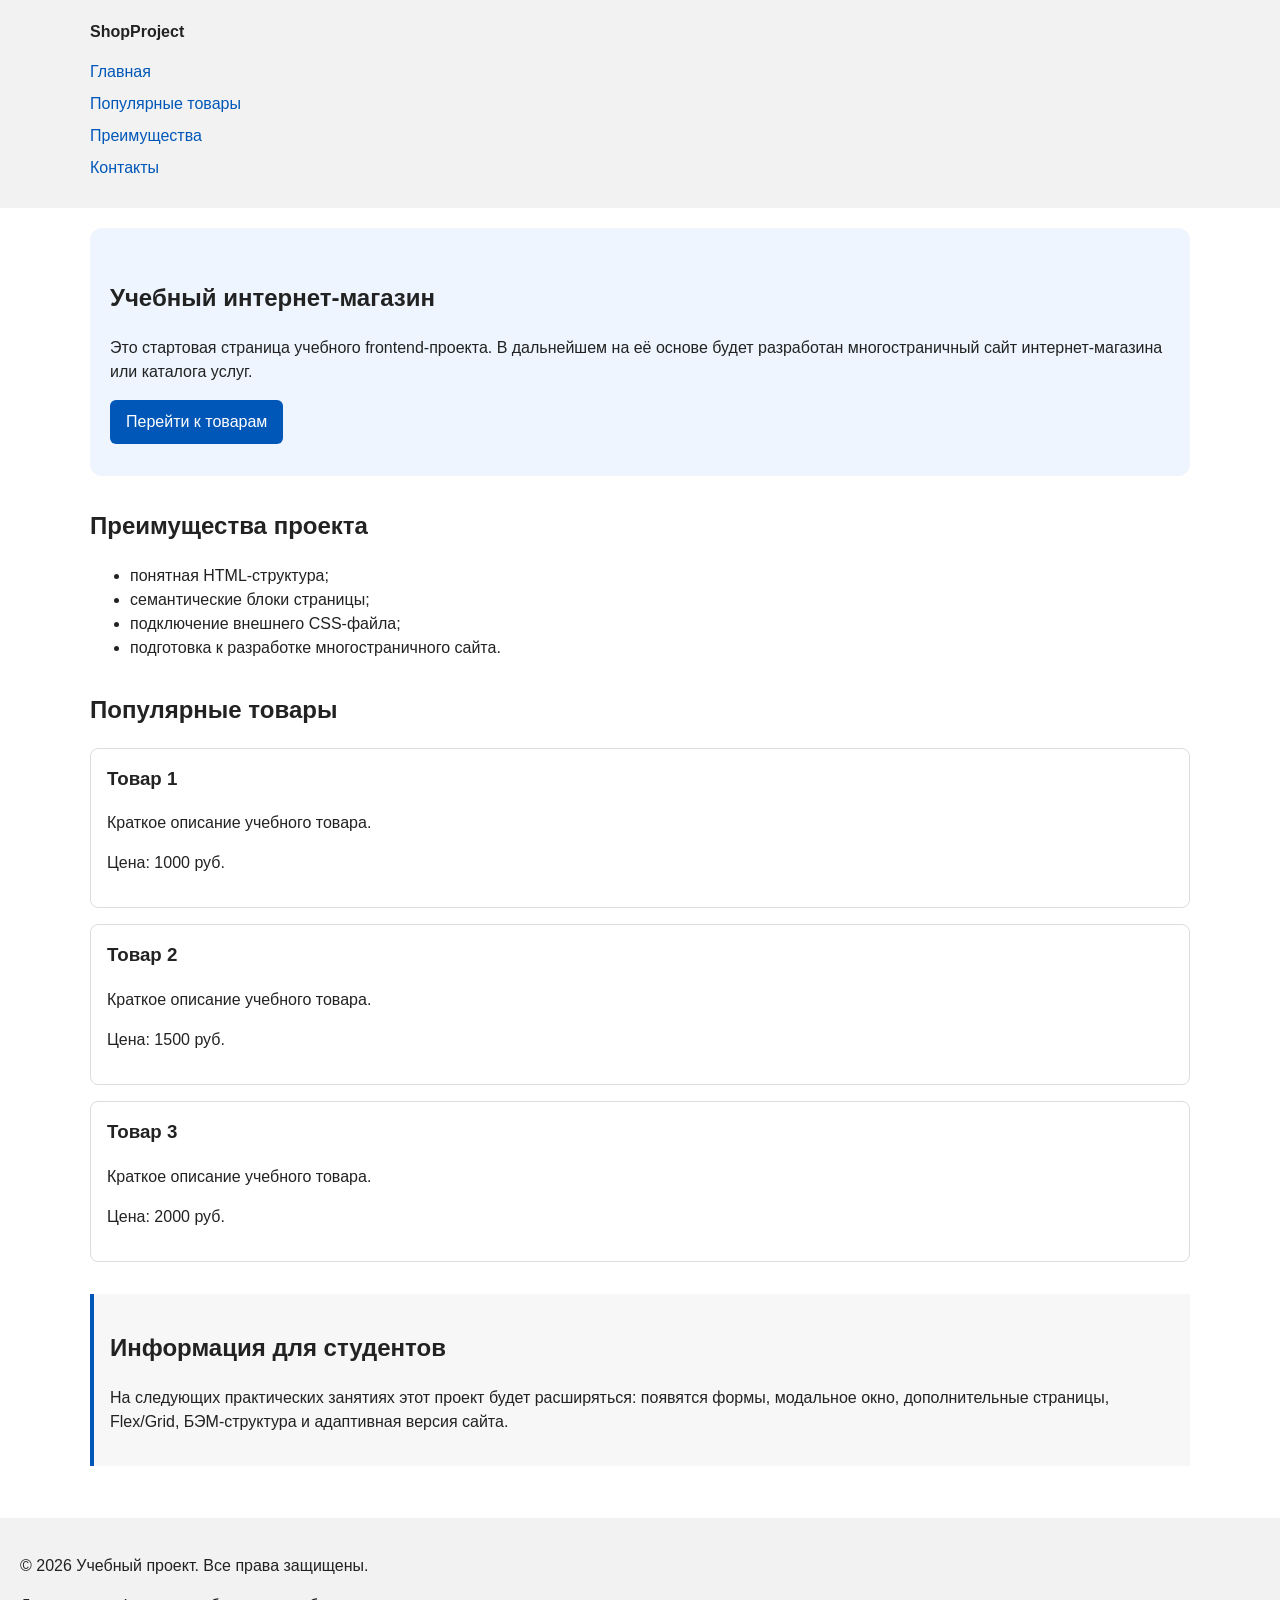
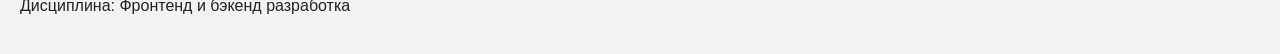
==== index.html @ 8adbb75c "feat: add semantic HTML structure and base CSS styles" ====
<!DOCTYPE html>
<html lang="ru">
<head>
  <meta charset="UTF-8">
  <meta name="viewport" content="width=device-width, initial-scale=1.0">
  <title>Учебный интернет-магазин</title>
  <link rel="stylesheet" href="css/style.css">
</head>
<body>
  <header>
  <div class="site-header">
    <a class="site-logo" href="index.html">ShopProject</a>

    <nav class="site-nav" aria-label="Основная навигация">
      <ul class="site-nav__list">
        <li><a href="index.html">Главная</a></li>
        <li><a href="#popular">Популярные товары</a></li>
        <li><a href="#advantages">Преимущества</a></li>
        <li><a href="#contacts">Контакты</a></li>
      </ul>
    </nav>
  </div>
  </header>

  <main>
    <section class="hero">
    <h1>Учебный интернет-магазин</h1>
    <p>
    Это стартовая страница учебного frontend-проекта.
    В дальнейшем на её основе будет разработан многостраничный сайт
    интернет-магазина или каталога услуг.
    </p>
    <a class="button" href="#popular">Перейти к товарам</a>
  </section>

<section class="section" id="advantages">
  <h2>Преимущества проекта</h2>

  <ul class="advantages-list">
    <li>понятная HTML-структура;</li>
    <li>семантические блоки страницы;</li>
    <li>подключение внешнего CSS-файла;</li>
    <li>подготовка к разработке многостраничного сайта.</li>
  </ul>
</section>
<section class="section" id="popular">
  <h2>Популярные товары</h2>

  <article class="product-card">
    <h3>Товар 1</h3>
    <p>Краткое описание учебного товара.</p>
    <p>Цена: 1000 руб.</p>
  </article>

  <article class="product-card">
    <h3>Товар 2</h3>
    <p>Краткое описание учебного товара.</p>
    <p>Цена: 1500 руб.</p>
  </article>

  <article class="product-card">
    <h3>Товар 3</h3>
    <p>Краткое описание учебного товара.</p>
    <p>Цена: 2000 руб.</p>
  </article>
</section>

<aside class="aside-info">
  <h2>Информация для студентов</h2>
  <p>
    На следующих практических занятиях этот проект будет расширяться:
    появятся формы, модальное окно, дополнительные страницы, Flex/Grid,
    БЭМ-структура и адаптивная версия сайта.
  </p>
</aside>


  </main>

  <footer id="contacts">
  <p>&copy; 2026 Учебный проект. Все права защищены.</p>
  <p>Дисциплина: Фронтенд и бэкенд разработка</p>
</footer>

</body>
</html>
---- css/style.css ----
/* 
  Универсальное правило для всех элементов.
  border-box делает расчёт размеров более понятным:
  width включает content, padding и border.
*/
* {
  box-sizing: border-box;
}

/*
  Убираем стандартный внешний отступ браузера у body.
  Без этого вокруг страницы может появиться белая рамка.
*/
body {
  margin: 0;
  font-family: Arial, sans-serif;
  line-height: 1.5;
  color: #222222;
  background-color: #ffffff;
}


/*
  Задаём внутренние отступы для основных областей страницы.
  Это делает содержимое визуально отделённым от краёв окна браузера.
*/
header,
main,
footer {
  padding: 20px;
}

/*
  Оформляем шапку страницы.
  Пока используется простой светло-серый фон.
*/
header {
  background-color: #f2f2f2;
}

/*
  Оформляем подвал страницы тем же фоном,
  чтобы визуально отделить его от основного содержимого.
*/
footer {
  background-color: #f2f2f2;
}
/*
  Ограничиваем ширину содержимого шапки,
  чтобы оно не растягивалось слишком сильно на широких экранах.
*/
.site-header {
  max-width: 1100px;
  margin: 0 auto;
}

/*
  Оформляем текстовый логотип.
*/
.site-logo {
  font-weight: bold;
  text-decoration: none;
  color: #222222;
}

/*
  Убираем стандартные отступы и маркеры списка навигации.
*/
.site-nav__list {
  padding: 0;
  margin: 16px 0 0;
  list-style: none;
}

/*
  Добавляем расстояние между пунктами меню.
*/
.site-nav__list li {
  margin-bottom: 8px;
}

/*
  Оформляем ссылки меню.
*/
.site-nav__list a {
  color: #0057b8;
  text-decoration: none;
}

/*
  При наведении мыши подчёркиваем ссылку.
  Подробно состояния интерфейса будут рассмотрены в практической работе 1.7.
*/
.site-nav__list a:hover {
  text-decoration: underline;
}
/*
  Hero-блок — первый крупный блок страницы.
  Он визуально отделяется от остальных разделов фоном и отступами.
*/
.hero {
  max-width: 1100px;
  margin: 0 auto 32px;
  padding: 32px 20px;
  background-color: #eef5ff;
  border-radius: 12px;
}

/*
  Общий класс для разделов страницы.
*/
.section {
  max-width: 1100px;
  margin: 0 auto 32px;
}

/*
  Убираем лишний верхний отступ у заголовков разделов.
*/
.section h2 {
  margin-top: 0;
}
/*
  Карточка товара — самостоятельный блок.
  На следующих занятиях карточки будут доработаны и выстроены в сетку.
*/
.product-card {
  margin-bottom: 16px;
  padding: 16px;
  border: 1px solid #dddddd;
  border-radius: 8px;
  background-color: #ffffff;
}

/*
  Убираем лишний верхний отступ у заголовка карточки.
*/
.product-card h3 {
  margin-top: 0;
}
/*
  Пока это обычная ссылка, но визуально она оформляется как кнопка.
*/
.button {
  display: inline-block;
  padding: 10px 16px;
  color: #ffffff;
  background-color: #0057b8;
  text-decoration: none;
  border-radius: 6px;
}

/*
  Простое состояние наведения для кнопки.
*/
.button:hover {
  background-color: #003f86;
}

/*
  Дополнительный информационный блок.
*/
.aside-info {
  max-width: 1100px;
  margin: 0 auto 32px;
  padding: 16px;
  border-left: 4px solid #0057b8;
  background-color: #f7f7f7;
}
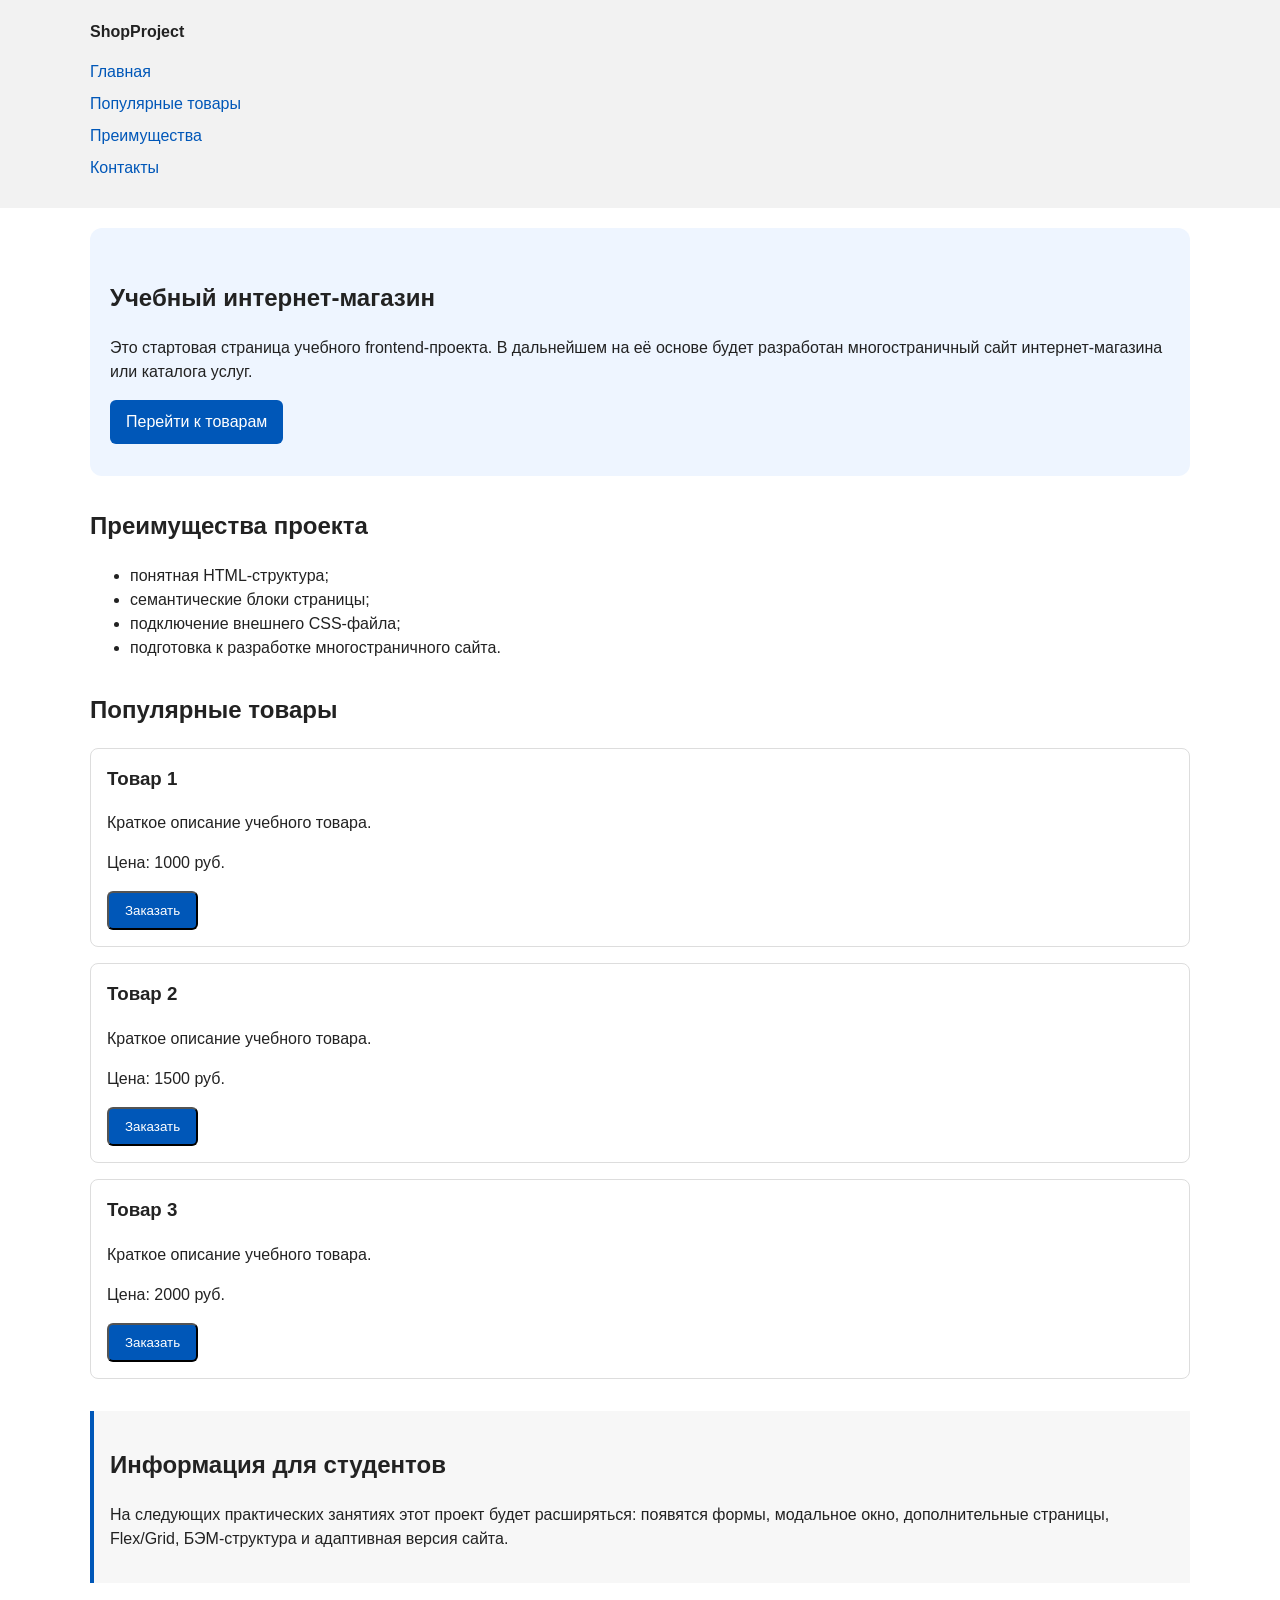
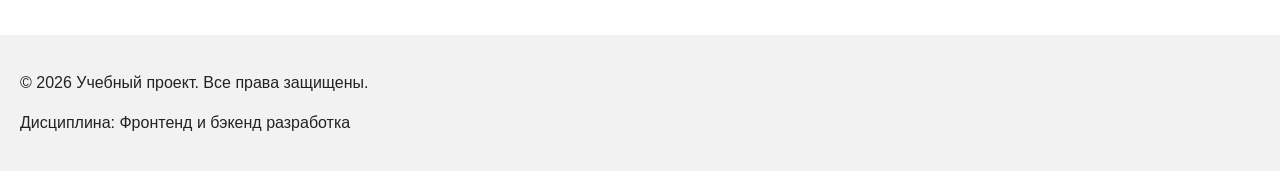
==== commit 4145781d: "feat: add order form modal and validation" ====
--- a/index.html
+++ b/index.html
@@ -6,6 +6,7 @@
   <meta name="viewport" content="width=device-width, initial-scale=1.0">
   <title>Учебный интернет-магазин</title>
   <link rel="stylesheet" href="css/style.css">
+  <script src="js/main.js" defer></script>
 </head>
 <body>
   <header>
@@ -51,18 +52,29 @@
     <h3>Товар 1</h3>
     <p>Краткое описание учебного товара.</p>
     <p>Цена: 1000 руб.</p>
+    <button class="button product-card__button" type="button" data-product="Товар 1">
+  Заказать
+</button>
+
   </article>
 
   <article class="product-card">
     <h3>Товар 2</h3>
     <p>Краткое описание учебного товара.</p>
     <p>Цена: 1500 руб.</p>
+    <button class="button product-card__button" type="button" data-product="Товар 1">
+  Заказать
+</button>
+
   </article>
 
   <article class="product-card">
     <h3>Товар 3</h3>
     <p>Краткое описание учебного товара.</p>
     <p>Цена: 2000 руб.</p>
+    <button class="button product-card__button" type="button" data-product="Товар 1">
+    Заказать
+    </button>
   </article>
 </section>
 
@@ -82,6 +94,102 @@
   <p>&copy; 2026 Учебный проект. Все права защищены.</p>
   <p>Дисциплина: Фронтенд и бэкенд разработка</p>
 </footer>
+<dialog class="order-dialog" id="order-dialog" aria-labelledby="order-dialog-title">
+  <h2 id="order-dialog-title">Оформление заявки</h2>
+
+  <form class="order-form" id="order-form" action="#" method="post" novalidate>
+    <input id="selected-product" name="selected-product" type="hidden">
+
+    <div class="form-field">
+      <label for="order-name">Имя</label>
+      <input
+        id="order-name"
+        name="name"
+        type="text"
+        placeholder="Введите ваше имя"
+        minlength="2"
+        autocomplete="given-name"
+        required
+      >
+    </div>
+
+    <div class="form-field">
+      <label for="order-email">E-mail</label>
+      <input
+        id="order-email"
+        name="email"
+        type="email"
+        placeholder="example@mail.ru"
+        autocomplete="email"
+        required
+      >
+    </div>
+
+    <div class="form-field">
+      <label for="order-phone">Телефон</label>
+      <input
+        id="order-phone"
+        name="phone"
+        type="tel"
+        inputmode="tel"
+        placeholder="+7 (900) 000-00-00"
+        pattern="^\+7 \(\d{3}\) \d{3}-\d{2}-\d{2}$"
+        required
+      >
+      <small>Формат: +7 (900) 000-00-00</small>
+    </div>
+
+    <div class="form-field">
+      <label for="order-date">Дата связи</label>
+      <input
+        id="order-date"
+        name="date"
+        type="date"
+      >
+    </div>
+
+    <div class="form-field">
+      <label for="order-topic">Тема заявки</label>
+      <select id="order-topic" name="topic" required>
+        <option value="">Выберите тему</option>
+        <option value="product">Заказ товара</option>
+        <option value="consultation">Консультация</option>
+        <option value="delivery">Доставка</option>
+      </select>
+    </div>
+
+    <div class="form-field">
+      <label for="order-comment">Комментарий</label>
+      <textarea
+        id="order-comment"
+        name="comment"
+        rows="4"
+        placeholder="Укажите дополнительную информацию"
+      ></textarea>
+    </div>
+
+    <div class="form-field form-field--checkbox">
+      <label>
+        <input
+          id="order-agreement"
+          name="agreement"
+          type="checkbox"
+          required
+        >
+        Я согласен на обработку данных
+      </label>
+    </div>
+
+    <div class="form-actions">
+      <button type="button" id="close-order-dialog">Закрыть</button>
+      <button type="submit">Отправить заявку</button>
+    </div>
+  </form>
+</dialog>
+
+<p class="success-message" id="success-message" hidden>
+  Форма успешно отправлена!
+</p>
 
 </body>
 </html>
--- a/css/style.css
+++ b/css/style.css
@@ -167,3 +167,104 @@
   border-left: 4px solid #0057b8;
   background-color: #f7f7f7;
 }
+/*
+  Модальное окно.
+  Элемент dialog сам умеет открываться поверх страницы.
+*/
+.order-dialog {
+  width: min(100% - 32px, 560px);
+  padding: 24px;
+  border: none;
+  border-radius: 12px;
+}
+
+/*
+  Затемнение фона за модальным окном.
+*/
+.order-dialog::backdrop {
+  background-color: rgba(0, 0, 0, 0.5);
+}
+
+/*
+  Поле формы.
+  Каждый блок получает нижний отступ.
+*/
+.form-field {
+  margin-bottom: 16px;
+}
+
+/*
+  Подпись поля.
+*/
+.form-field label {
+  display: block;
+  margin-bottom: 6px;
+}
+
+/*
+  Основные поля формы.
+*/
+.form-field input,
+.form-field select,
+.form-field textarea {
+  width: 100%;
+  padding: 10px 12px;
+  border: 1px solid #cccccc;
+  border-radius: 6px;
+  font: inherit;
+}
+
+/*
+  Checkbox не должен занимать всю ширину.
+*/
+.form-field input[type="checkbox"] {
+  width: auto;
+}
+
+/*
+  Подсказка под полем телефона.
+*/
+.form-field small {
+  display: block;
+  margin-top: 4px;
+  color: #666666;
+}
+
+/*
+  Видимый фокус для клавиатурной навигации.
+*/
+.form-field input:focus-visible,
+.form-field select:focus-visible,
+.form-field textarea:focus-visible,
+.form-actions button:focus-visible {
+  outline: 2px solid #0057b8;
+  outline-offset: 2px;
+}
+
+/*
+  Подсветка ошибочных полей.
+  Атрибут aria-invalid будет добавляться через JavaScript.
+*/
+[aria-invalid="true"] {
+  border-color: #b00020;
+}
+
+/*
+  Кнопки формы.
+*/
+.form-actions {
+  display: flex;
+  gap: 12px;
+  margin-top: 20px;
+}
+
+/*
+  Сообщение об успешной отправке.
+*/
+.success-message {
+  max-width: 1100px;
+  margin: 24px auto;
+  padding: 16px;
+  border-left: 4px solid #168a2f;
+  background-color: #eefaf0;
+}
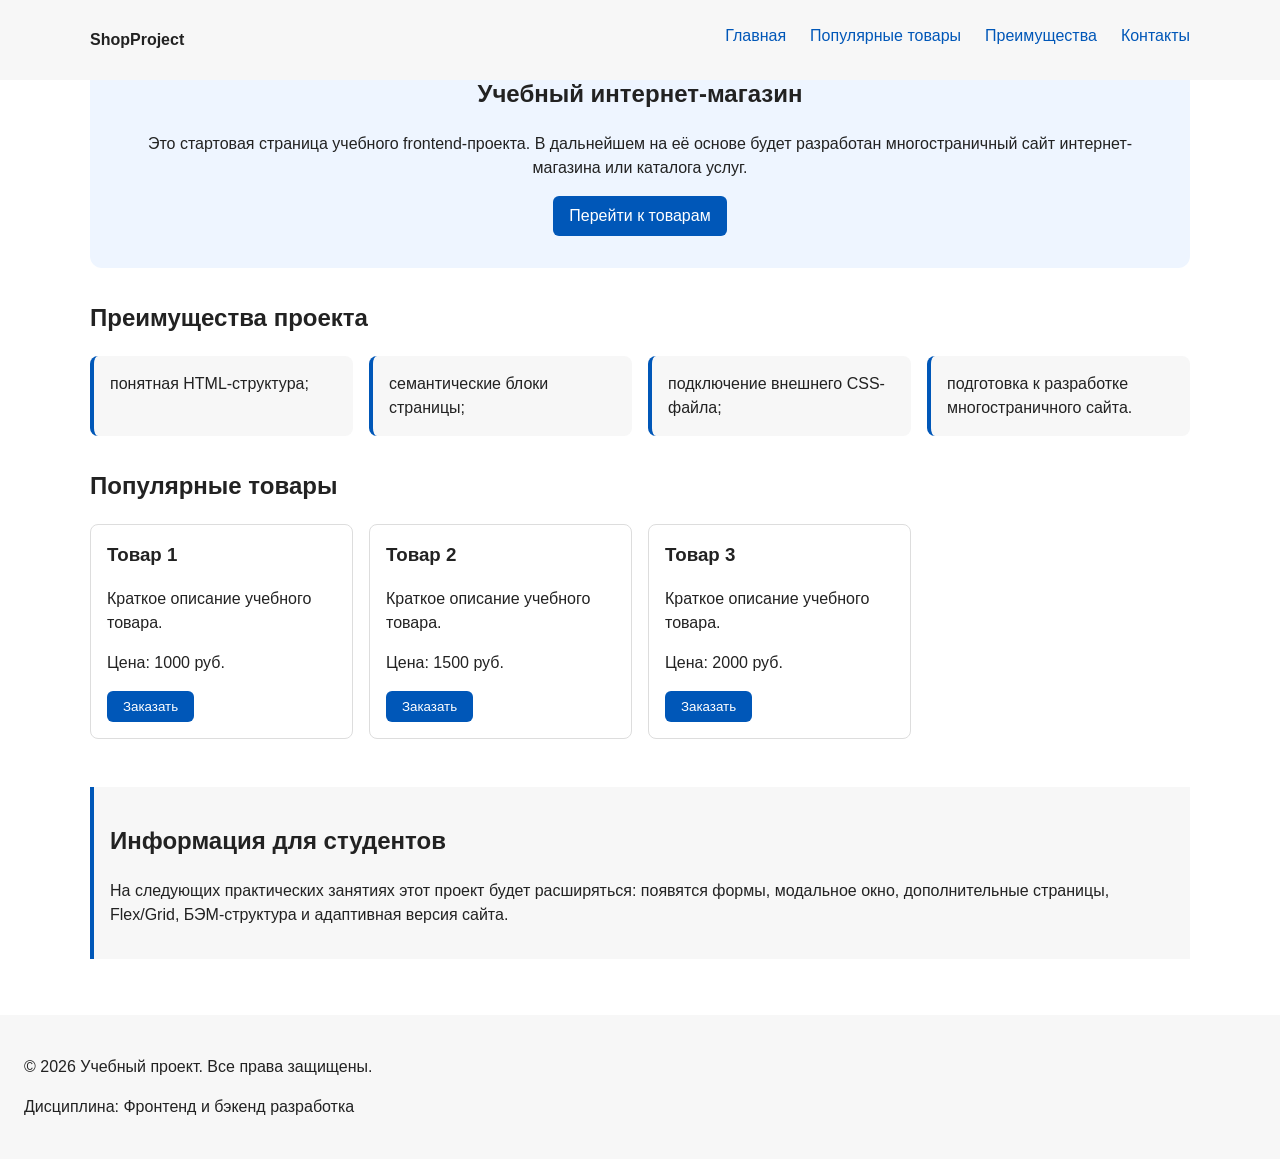
==== commit 53c998cb: "Добавлены Флексбокс и Грид" ====
--- a/index.html
+++ b/index.html
@@ -47,7 +47,7 @@
 </section>
 <section class="section" id="popular">
   <h2>Популярные товары</h2>
-
+  <div class = "product-grid">
   <article class="product-card">
     <h3>Товар 1</h3>
     <p>Краткое описание учебного товара.</p>
@@ -77,7 +77,7 @@
     </button>
   </article>
 </section>
-
+</div>
 <aside class="aside-info">
   <h2>Информация для студентов</h2>
   <p>
--- a/css/style.css
+++ b/css/style.css
@@ -1,270 +1,303 @@
-/* 
-  Универсальное правило для всех элементов.
-  border-box делает расчёт размеров более понятным:
-  width включает content, padding и border.
-*/
+/* ===============================
+   1. Переменные проекта
+   =============================== */
+
+:root {
+  /* Основные цвета проекта */
+  --color-bg: #ffffff;
+  --color-text: #222222;
+  --color-muted: #666666;
+  --color-primary: #0057b8;
+  --color-primary-dark: #003f86;
+  --color-border: #dddddd;
+  --color-surface: #f7f7f7;
+  --color-surface-accent: #eef5ff;
+  --color-danger: #b00020;
+  --color-success: #168a2f;
+  --color-success-bg: #eefaf0;
+  --color-white: #ffffff;
+
+  /* Отступы */
+  --space-xs: 4px;
+  --space-sm: 8px;
+  --space-md: 16px;
+  --space-lg: 24px;
+  --space-xl: 32px;
+
+  /* Скругления */
+  --radius-sm: 6px;
+  --radius-md: 8px;
+  --radius-lg: 12px;
+
+  /* Размеры */
+  --container-width: 1100px;
+}
+
+/* ===============================
+   2. Базовые стили
+   =============================== */
+
 * {
   box-sizing: border-box;
 }
 
-/*
-  Убираем стандартный внешний отступ браузера у body.
-  Без этого вокруг страницы может появиться белая рамка.
-*/
 body {
   margin: 0;
   font-family: Arial, sans-serif;
   line-height: 1.5;
-  color: #222222;
-  background-color: #ffffff;
-}
-
-
-/*
-  Задаём внутренние отступы для основных областей страницы.
-  Это делает содержимое визуально отделённым от краёв окна браузера.
-*/
+  color: var(--color-text);
+  background-color: var(--color-bg);
+}
+
 header,
 main,
 footer {
-  padding: 20px;
-}
-
-/*
-  Оформляем шапку страницы.
-  Пока используется простой светло-серый фон.
-*/
+  padding: var(--space-lg);
+}
+
+/* ===============================
+   3. Общие элементы интерфейса
+   =============================== */
+
+a {
+  color: var(--color-primary);
+}
+
+a:hover {
+  color: var(--color-primary-dark);
+}
+
+a:focus-visible {
+  outline: 2px solid var(--color-primary);
+  outline-offset: 3px;
+}
+
+.button,
+.form-actions button {
+  display: inline-block;
+  padding: var(--space-sm) var(--space-md);
+  color: var(--color-white);
+  background-color: var(--color-primary);
+  text-decoration: none;
+  border: none;
+  cursor: pointer;
+  border-radius: var(--radius-sm);
+}
+
+.button:hover,
+.form-actions button:hover {
+  color: var(--color-white);
+  background-color: var(--color-primary-dark);
+}
+
+.button:focus-visible,
+.form-actions button:focus-visible {
+  outline: 2px solid var(--color-primary);
+  outline-offset: 3px;
+}
+
+.button:disabled,
+.form-actions button:disabled {
+  opacity: 0.6;
+  cursor: not-allowed;
+}
+
+/* ===============================
+   4. Компоненты страницы
+   =============================== */
+
 header {
-  background-color: #f2f2f2;
-}
-
-/*
-  Оформляем подвал страницы тем же фоном,
-  чтобы визуально отделить его от основного содержимого.
-*/
+  position: fixed;     
+  top: 0;               
+  left: 0;             
+  right: 0;            
+  z-index: 100; 
+  background-color: var(--color-surface);
+}
+
 footer {
-  background-color: #f2f2f2;
-}
-/*
-  Ограничиваем ширину содержимого шапки,
-  чтобы оно не растягивалось слишком сильно на широких экранах.
-*/
+  background-color: var(--color-surface);
+}
+
 .site-header {
-  max-width: 1100px;
+          
+  display: flex;
+  justify-content: space-between;
+  align-items: center;
+  max-width: var(--container-width);
   margin: 0 auto;
 }
 
-/*
-  Оформляем текстовый логотип.
-*/
 .site-logo {
   font-weight: bold;
   text-decoration: none;
-  color: #222222;
-}
-
-/*
-  Убираем стандартные отступы и маркеры списка навигации.
-*/
+  color: var(--color-text);
+}
+
 .site-nav__list {
+  display: flex;
+  gap: 24px;
+  list-style: none;
+  margin: 0;
   padding: 0;
-  margin: 16px 0 0;
-  list-style: none;
-}
-
-/*
-  Добавляем расстояние между пунктами меню.
-*/
+}
+
 .site-nav__list li {
-  margin-bottom: 8px;
-}
-
-/*
-  Оформляем ссылки меню.
-*/
+  margin-bottom: var(--space-sm);
+}
+
 .site-nav__list a {
-  color: #0057b8;
   text-decoration: none;
 }
 
-/*
-  При наведении мыши подчёркиваем ссылку.
-  Подробно состояния интерфейса будут рассмотрены в практической работе 1.7.
-*/
+.site-logo:hover {
+  color: var(--color-primary-dark);
+}
+
 .site-nav__list a:hover {
   text-decoration: underline;
 }
-/*
-  Hero-блок — первый крупный блок страницы.
-  Он визуально отделяется от остальных разделов фоном и отступами.
-*/
+
 .hero {
-  max-width: 1100px;
-  margin: 0 auto 32px;
-  padding: 32px 20px;
-  background-color: #eef5ff;
-  border-radius: 12px;
-}
-
-/*
-  Общий класс для разделов страницы.
-*/
+  text-align: center;
+  max-width: var(--container-width);
+  margin: 0 auto var(--space-xl);
+  padding: var(--space-xl) var(--space-lg);
+  background-color: var(--color-surface-accent);
+  border-radius: var(--radius-lg);
+}
+
 .section {
-  max-width: 1100px;
-  margin: 0 auto 32px;
-}
-
-/*
-  Убираем лишний верхний отступ у заголовков разделов.
-*/
+  max-width: var(--container-width);
+  margin: 0 auto var(--space-xl);
+}
+
 .section h2 {
   margin-top: 0;
 }
-/*
-  Карточка товара — самостоятельный блок.
-  На следующих занятиях карточки будут доработаны и выстроены в сетку.
-*/
+
 .product-card {
-  margin-bottom: 16px;
-  padding: 16px;
-  border: 1px solid #dddddd;
-  border-radius: 8px;
-  background-color: #ffffff;
-}
-
-/*
-  Убираем лишний верхний отступ у заголовка карточки.
-*/
+  margin-bottom: var(--space-md);
+  padding: var(--space-md);
+  border: 1px solid var(--color-border);
+  border-radius: var(--radius-md);
+  background-color: var(--color-bg);
+}
+
+.product-card:hover {
+  border-color: var(--color-primary);
+}
+
 .product-card h3 {
   margin-top: 0;
 }
-/*
-  Пока это обычная ссылка, но визуально она оформляется как кнопка.
-*/
-.button {
-  display: inline-block;
-  padding: 10px 16px;
-  color: #ffffff;
-  background-color: #0057b8;
-  text-decoration: none;
-  border-radius: 6px;
-}
-
-/*
-  Простое состояние наведения для кнопки.
-*/
-.button:hover {
-  background-color: #003f86;
-}
-
-/*
-  Дополнительный информационный блок.
-*/
+
 .aside-info {
-  max-width: 1100px;
-  margin: 0 auto 32px;
-  padding: 16px;
-  border-left: 4px solid #0057b8;
-  background-color: #f7f7f7;
-}
-/*
-  Модальное окно.
-  Элемент dialog сам умеет открываться поверх страницы.
-*/
+  max-width: var(--container-width);
+  margin: 0 auto var(--space-xl);
+  padding: var(--space-md);
+  border-left: 4px solid var(--color-primary);
+  background-color: var(--color-surface);
+}
+.advantages-list {
+  display: grid;
+  grid-template-columns: repeat(auto-fill, minmax(220px, 1fr));
+  gap: var(--space-md);
+  list-style: none;
+  padding: 0;
+  margin: 0;
+}
+
+.advantages-list li {
+  padding: var(--space-md);
+  background-color: var(--color-surface);
+  border-left: 4px solid var(--color-primary);
+  border-radius: var(--radius-md);
+}
+.product-grid {
+  display: grid;
+  grid-template-columns: repeat(auto-fill, minmax(250px, 1fr));
+  gap: var(--space-md);
+}
+/* ===============================
+   5. Форма и модальное окно
+   =============================== */
+
 .order-dialog {
-  width: min(100% - 32px, 560px);
-  padding: 24px;
+  width: min(100% - var(--space-xl), 560px);
+  padding: var(--space-lg);
   border: none;
-  border-radius: 12px;
-}
-
-/*
-  Затемнение фона за модальным окном.
-*/
+  border-radius: var(--radius-lg);
+}
+
 .order-dialog::backdrop {
   background-color: rgba(0, 0, 0, 0.5);
 }
 
-/*
-  Поле формы.
-  Каждый блок получает нижний отступ.
-*/
 .form-field {
-  margin-bottom: 16px;
-}
-
-/*
-  Подпись поля.
-*/
+  margin-bottom: var(--space-md);
+}
+
 .form-field label {
   display: block;
-  margin-bottom: 6px;
-}
-
-/*
-  Основные поля формы.
-*/
+  margin-bottom: var(--space-xs);
+}
+
 .form-field input,
 .form-field select,
 .form-field textarea {
   width: 100%;
   padding: 10px 12px;
-  border: 1px solid #cccccc;
-  border-radius: 6px;
+  border: 1px solid var(--color-border);
+  border-radius: var(--radius-sm);
   font: inherit;
 }
 
-/*
-  Checkbox не должен занимать всю ширину.
-*/
 .form-field input[type="checkbox"] {
   width: auto;
 }
 
-/*
-  Подсказка под полем телефона.
-*/
 .form-field small {
   display: block;
-  margin-top: 4px;
-  color: #666666;
-}
-
-/*
-  Видимый фокус для клавиатурной навигации.
-*/
+  margin-top: var(--space-xs);
+  color: var(--color-muted);
+}
+
+.form-field input:hover,
+.form-field select:hover,
+.form-field textarea:hover {
+  border-color: var(--color-primary);
+}
+
+.form-field input:focus,
+.form-field select:focus,
+.form-field textarea:focus {
+  border-color: var(--color-primary);
+}
+
 .form-field input:focus-visible,
 .form-field select:focus-visible,
-.form-field textarea:focus-visible,
-.form-actions button:focus-visible {
-  outline: 2px solid #0057b8;
-  outline-offset: 2px;
-}
-
-/*
-  Подсветка ошибочных полей.
-  Атрибут aria-invalid будет добавляться через JavaScript.
-*/
-[aria-invalid="true"] {
-  border-color: #b00020;
-}
-
-/*
-  Кнопки формы.
-*/
+.form-field textarea:focus-visible {
+  outline: 2px solid var(--color-primary);
+  outline-offset: 3px;
+}
+
+.form-field input[aria-invalid="true"],
+.form-field select[aria-invalid="true"],
+.form-field textarea[aria-invalid="true"] {
+  border-color: var(--color-danger);
+}
+
 .form-actions {
   display: flex;
-  gap: 12px;
-  margin-top: 20px;
-}
-
-/*
-  Сообщение об успешной отправке.
-*/
+  gap: var(--space-md);
+  margin-top: var(--space-lg);
+}
+
 .success-message {
-  max-width: 1100px;
-  margin: 24px auto;
-  padding: 16px;
-  border-left: 4px solid #168a2f;
-  background-color: #eefaf0;
-}
+  max-width: var(--container-width);
+  margin: var(--space-lg) auto;
+  padding: var(--space-md);
+  border-left: 4px solid var(--color-success);
+  background-color: var(--color-success-bg);
+}
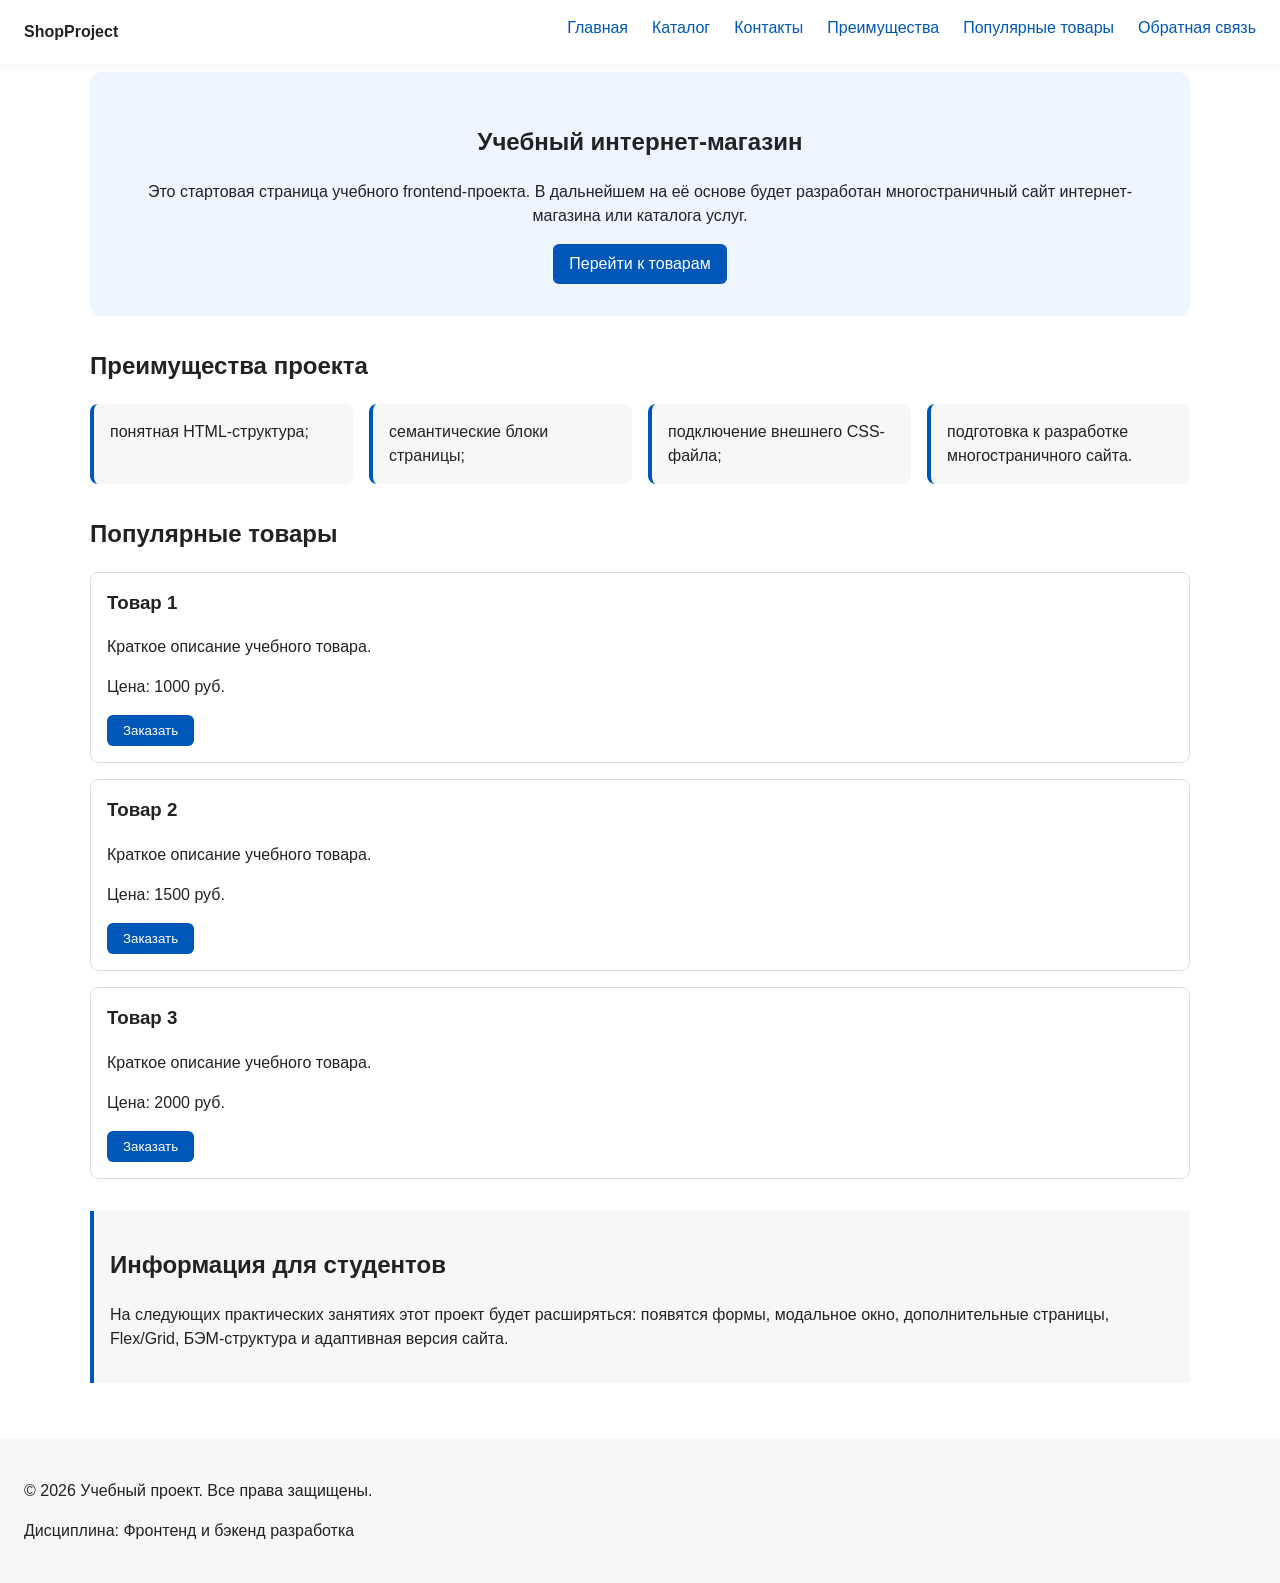
==== commit c5d04561: "feat: add multi=page structure navigation and anchors" ====
--- a/index.html
+++ b/index.html
@@ -14,13 +14,16 @@
     <a class="site-logo" href="index.html">ShopProject</a>
 
     <nav class="site-nav" aria-label="Основная навигация">
-      <ul class="site-nav__list">
-        <li><a href="index.html">Главная</a></li>
-        <li><a href="#popular">Популярные товары</a></li>
-        <li><a href="#advantages">Преимущества</a></li>
-        <li><a href="#contacts">Контакты</a></li>
-      </ul>
-    </nav>
+  <ul class="site-nav__list">
+    <li><a href="index.html">Главная</a></li>
+    <li><a href="catalog.html">Каталог</a></li>
+    <li><a href="contacts.html">Контакты</a></li>
+    <li><a href="index.html#advantages">Преимущества</a></li>
+    <li><a href="index.html#popular">Популярные товары</a></li>
+    <li><a href="index.html#contacts">Обратная связь</a></li>
+  </ul>
+</nav>
+
   </div>
   </header>
 
@@ -47,7 +50,7 @@
 </section>
 <section class="section" id="popular">
   <h2>Популярные товары</h2>
-  <div class = "product-grid">
+
   <article class="product-card">
     <h3>Товар 1</h3>
     <p>Краткое описание учебного товара.</p>
@@ -77,7 +80,7 @@
     </button>
   </article>
 </section>
-</div>
+
 <aside class="aside-info">
   <h2>Информация для студентов</h2>
   <p>
--- a/css/style.css
+++ b/css/style.css
@@ -107,11 +107,6 @@
    =============================== */
 
 header {
-  position: fixed;     
-  top: 0;               
-  left: 0;             
-  right: 0;            
-  z-index: 100; 
   background-color: var(--color-surface);
 }
 
@@ -120,12 +115,17 @@
 }
 
 .site-header {
-          
   display: flex;
   justify-content: space-between;
   align-items: center;
-  max-width: var(--container-width);
-  margin: 0 auto;
+  position: fixed;
+  top: 0;
+  left: 0;
+  right: 0;
+  z-index: 100;
+  padding: 16px 24px;
+  background: #fff;
+  box-shadow: 0 2px 8px rgba(0,0,0,0.05);
 }
 
 .site-logo {
@@ -199,6 +199,7 @@
   border-left: 4px solid var(--color-primary);
   background-color: var(--color-surface);
 }
+
 .advantages-list {
   display: grid;
   grid-template-columns: repeat(auto-fill, minmax(220px, 1fr));
@@ -214,11 +215,7 @@
   border-left: 4px solid var(--color-primary);
   border-radius: var(--radius-md);
 }
-.product-grid {
-  display: grid;
-  grid-template-columns: repeat(auto-fill, minmax(250px, 1fr));
-  gap: var(--space-md);
-}
+
 /* ===============================
    5. Форма и модальное окно
    =============================== */
@@ -301,3 +298,28 @@
   border-left: 4px solid var(--color-success);
   background-color: var(--color-success-bg);
 }
+
+.breadcrumbs {
+  max-width: var(--container-width);
+  margin: 0 auto var(--space-md);
+  font-size: 14px;
+  color: var(--color-muted);
+}
+
+.breadcrumbs a {
+  color: var(--color-primary);
+}
+
+.breadcrumbs span::before {
+  content: " / ";
+  color: var(--color-muted);
+}
+
+html {
+  scroll-behavior: smooth;
+}
+
+:target {
+  outline: 2px dashed var(--color-primary);
+  outline-offset: 4px;
+}
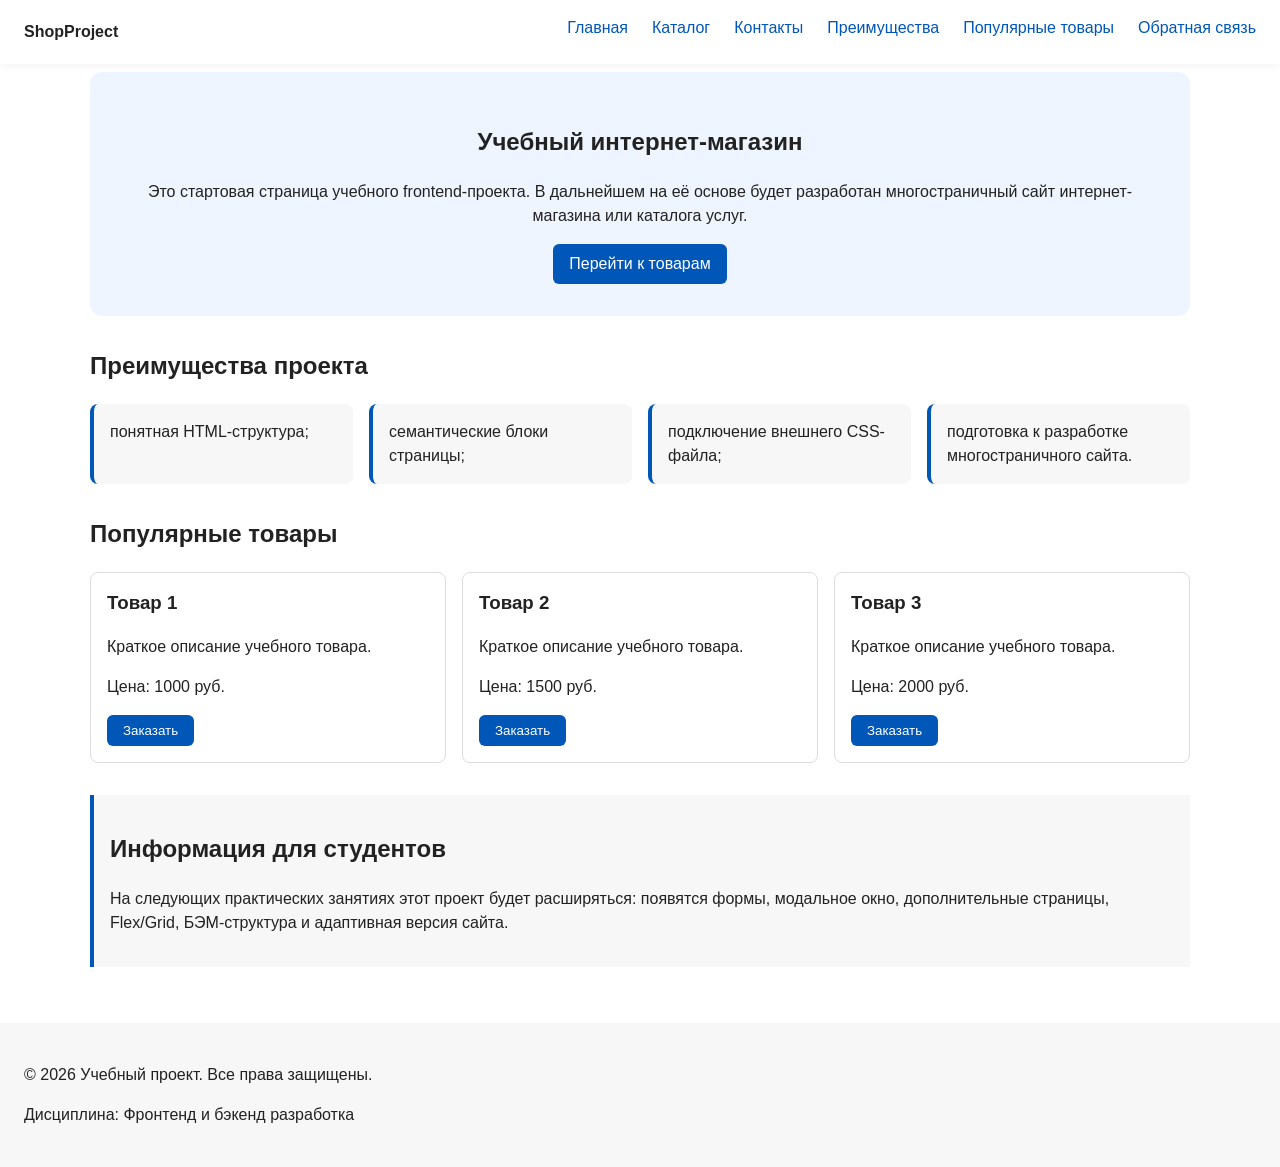
==== commit e47ba911: "tovari v grid" ====
--- a/index.html
+++ b/index.html
@@ -50,7 +50,7 @@
 </section>
 <section class="section" id="popular">
   <h2>Популярные товары</h2>
-
+  <div class = "products-grid">
   <article class="product-card">
     <h3>Товар 1</h3>
     <p>Краткое описание учебного товара.</p>
@@ -80,7 +80,7 @@
     </button>
   </article>
 </section>
-
+</div>
 <aside class="aside-info">
   <h2>Информация для студентов</h2>
   <p>
--- a/css/style.css
+++ b/css/style.css
@@ -192,6 +192,17 @@
   margin-top: 0;
 }
 
+.products-grid {
+  display: grid;
+  grid-template-columns: repeat(3, 1fr);
+  gap: var(--space-md);
+}
+
+/* Убираем нижний отступ у карточек внутри сетки */
+.products-grid .product-card {
+  margin-bottom: 0;
+}
+
 .aside-info {
   max-width: var(--container-width);
   margin: 0 auto var(--space-xl);
@@ -323,3 +334,56 @@
   outline: 2px dashed var(--color-primary);
   outline-offset: 4px;
 }
+
+.catalog-layout {
+  max-width: var(--container-width);
+  margin: 0 auto var(--space-xl);
+  display: grid;
+  grid-template-columns: 260px 1fr;
+  grid-template-areas: "filters products";
+  gap: var(--space-lg);
+}
+
+.catalog-filters {
+  grid-area: filters;
+  padding: var(--space-md);
+  border: 1px solid var(--color-border);
+  border-radius: var(--radius-md);
+  background-color: var(--color-surface);
+}
+
+.catalog-products {
+  grid-area: products;
+  display: flex;
+  flex-wrap: wrap;
+  gap: var(--space-md);
+}
+
+.filters-form {
+  display: grid;
+  gap: var(--space-md);
+}
+
+.filters-form fieldset {
+  margin: 0;
+  padding: var(--space-md);
+  border: 1px solid var(--color-border);
+  border-radius: var(--radius-sm);
+}
+
+.filters-form legend {
+  font-weight: 700;
+}
+
+.filters-form label {
+  display: block;
+  margin-bottom: var(--space-sm);
+}
+
+.filters-form input[type="number"] {
+  width: 100%;
+  padding: 8px 10px;
+  border: 1px solid var(--color-border);
+  border-radius: var(--radius-sm);
+  font: inherit;
+}
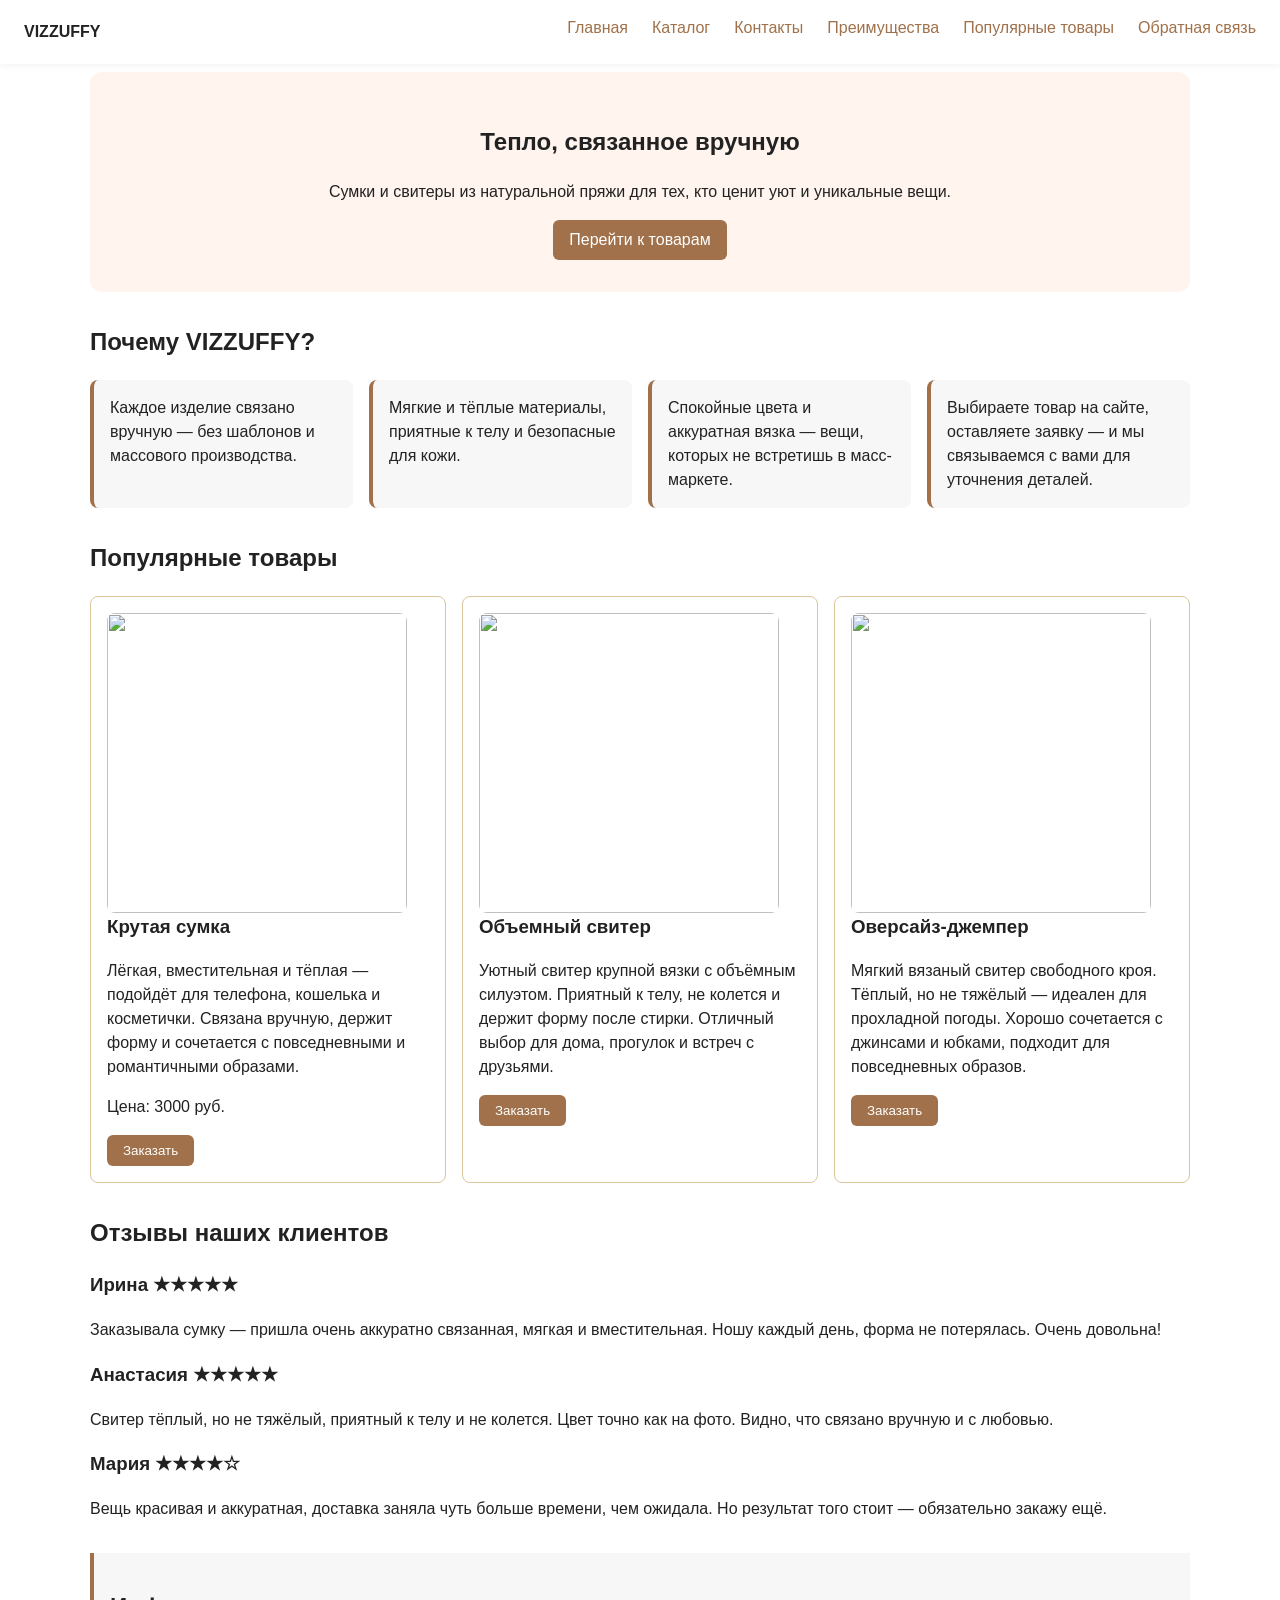
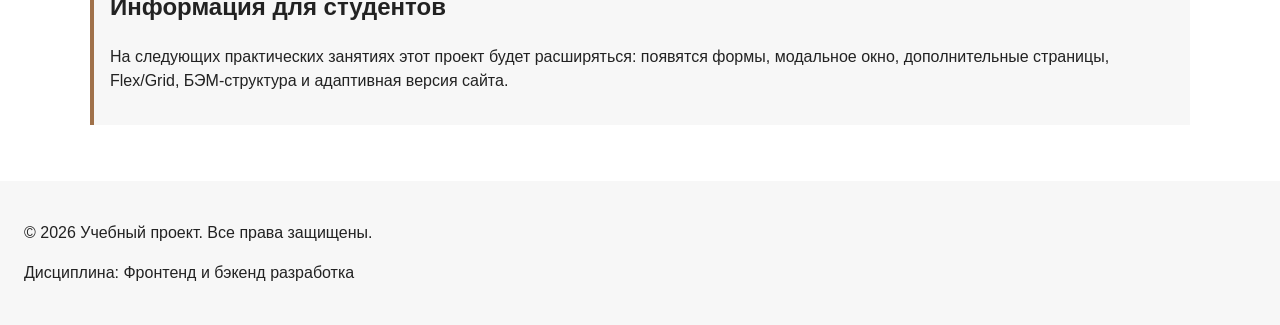
==== commit 688fc4af: "собственные доработки" ====
--- a/index.html
+++ b/index.html
@@ -4,14 +4,14 @@
 <head>
   <meta charset="UTF-8">
   <meta name="viewport" content="width=device-width, initial-scale=1.0">
-  <title>Учебный интернет-магазин</title>
+  <title>Вязанные товары ручной работы</title>
   <link rel="stylesheet" href="css/style.css">
   <script src="js/main.js" defer></script>
 </head>
 <body>
   <header>
   <div class="site-header">
-    <a class="site-logo" href="index.html">ShopProject</a>
+    <a class="site-header__logo" href="index.html">VIZZUFFY</a>
 
     <nav class="site-nav" aria-label="Основная навигация">
   <ul class="site-nav__list">
@@ -29,55 +29,66 @@
 
   <main>
     <section class="hero">
-    <h1>Учебный интернет-магазин</h1>
+    <h1>Тепло, связанное вручную</h1>
     <p>
-    Это стартовая страница учебного frontend-проекта.
-    В дальнейшем на её основе будет разработан многостраничный сайт
-    интернет-магазина или каталога услуг.
+    Сумки и свитеры из натуральной пряжи для тех, кто ценит уют и уникальные вещи.
     </p>
     <a class="button" href="#popular">Перейти к товарам</a>
   </section>
 
 <section class="section" id="advantages">
-  <h2>Преимущества проекта</h2>
+  <h2>Почему VIZZUFFY?</h2>
 
   <ul class="advantages-list">
-    <li>понятная HTML-структура;</li>
-    <li>семантические блоки страницы;</li>
-    <li>подключение внешнего CSS-файла;</li>
-    <li>подготовка к разработке многостраничного сайта.</li>
+    <li>Каждое изделие связано вручную — без шаблонов и массового производства.</li>
+    <li>Мягкие и тёплые материалы, приятные к телу и безопасные для кожи.</li>
+    <li>Спокойные цвета и аккуратная вязка — вещи, которых не встретишь в масс-маркете.</li>
+    <li>Выбираете товар на сайте, оставляете заявку — и мы связываемся с вами для уточнения деталей.</li>
   </ul>
 </section>
 <section class="section" id="popular">
   <h2>Популярные товары</h2>
   <div class = "products-grid">
+  <article class="product-card" data-category="bags">
+        <img class="card-image" src="https://cs5.livemaster.ru/storage/0d/b0/7f0f68cb4814e8815391e8f4b6gt--sumki-sumka-vyazanaya-ruchnoj-raboty-hlopok-chernaya.jpg">
+        <h3>Крутая сумка</h3>
+        <p>Лёгкая, вместительная и тёплая — подойдёт для телефона, кошелька и косметички. Связана вручную, держит форму и сочетается с повседневными и романтичными образами.</p>
+        <p>Цена: 3000 руб.</p>
+    <button class="button product-card__button" type="button" data-product="Товар 1">
+  Заказать
+  </button>
+  </article>
   <article class="product-card">
-    <h3>Товар 1</h3>
-    <p>Краткое описание учебного товара.</p>
-    <p>Цена: 1000 руб.</p>
+        <img class="card-image" src="https://cs1.livemaster.ru/storage/8c/08/1058fa3f1de74f67e6e8a7ef3c9y--odezhda-vyazanyj-sviter-iz-100-procent-peruanskoj-shersti.jpg">
+        <h3>Объемный свитер</h3>
+        <p>Уютный свитер крупной вязки с объёмным силуэтом. Приятный к телу, не колется и держит форму после стирки. Отличный выбор для дома, прогулок и встреч с друзьями.</p>
     <button class="button product-card__button" type="button" data-product="Товар 1">
   Заказать
 </button>
-
-  </article>
+</article>
 
   <article class="product-card">
-    <h3>Товар 2</h3>
-    <p>Краткое описание учебного товара.</p>
-    <p>Цена: 1500 руб.</p>
-    <button class="button product-card__button" type="button" data-product="Товар 1">
-  Заказать
-</button>
-
-  </article>
-
-  <article class="product-card">
-    <h3>Товар 3</h3>
-    <p>Краткое описание учебного товара.</p>
-    <p>Цена: 2000 руб.</p>
+        <img class="card-image" src="https://img-edg.joomcdn.net/0bfc8eba65635ffcc737f20ed9cdea19465d0588_original.jpeg">
+        <h3>Оверсайз-джемпер</h3>
+        <p>Мягкий вязаный свитер свободного кроя. Тёплый, но не тяжёлый — идеален для прохладной погоды. Хорошо сочетается с джинсами и юбками, подходит для повседневных образов.</p>
     <button class="button product-card__button" type="button" data-product="Товар 1">
     Заказать
     </button>
+  </article>
+</section>
+<section class="section" id="rewiev">
+  <h2>Отзывы наших клиентов</h2>
+  <article class="otziv">
+    <h3>Ирина ★★★★★</h3>
+    <p>Заказывала сумку — пришла очень аккуратно связанная, мягкая и вместительная. Ношу каждый день, форма не потерялась. Очень довольна!</p>
+  </article>
+  <article class="otziv">
+    <h3>Анастасия ★★★★★</h3>
+    <p>Свитер тёплый, но не тяжёлый, приятный к телу и не колется. Цвет точно как на фото. Видно, что связано вручную и с любовью.</p>
+  </article>
+  <article class="otziv">
+    <h3>Мария ★★★★☆</h3>
+    <p>Вещь красивая и аккуратная, доставка заняла чуть больше времени, чем ожидала. Но результат того стоит — обязательно закажу ещё.</p>
   </article>
 </section>
 </div>
--- a/css/style.css
+++ b/css/style.css
@@ -7,11 +7,11 @@
   --color-bg: #ffffff;
   --color-text: #222222;
   --color-muted: #666666;
-  --color-primary: #0057b8;
-  --color-primary-dark: #003f86;
-  --color-border: #dddddd;
+  --color-primary: #a0714a;
+  --color-primary-dark: #612809;
+  --color-border: #dbc69c;
   --color-surface: #f7f7f7;
-  --color-surface-accent: #eef5ff;
+  --color-surface-accent: #fff4ee;
   --color-danger: #b00020;
   --color-success: #168a2f;
   --color-success-bg: #eefaf0;
@@ -128,7 +128,7 @@
   box-shadow: 0 2px 8px rgba(0,0,0,0.05);
 }
 
-.site-logo {
+.site-header__logo {
   font-weight: bold;
   text-decoration: none;
   color: var(--color-text);
@@ -317,14 +317,15 @@
   color: var(--color-muted);
 }
 
-.breadcrumbs a {
+.breadcrumbs__link {
   color: var(--color-primary);
 }
 
-.breadcrumbs span::before {
+.breadcrumbs__current::before {
   content: " / ";
   color: var(--color-muted);
 }
+
 
 html {
   scroll-behavior: smooth;
@@ -357,6 +358,16 @@
   display: flex;
   flex-wrap: wrap;
   gap: var(--space-md);
+}
+
+.card-image {
+  width: 100%;
+  max-width: 300px;
+  height: 300px;
+  object-fit: cover;
+  object-position: center;
+  display: block;
+  border-radius: 8px;
 }
 
 .filters-form {
@@ -387,3 +398,4 @@
   border-radius: var(--radius-sm);
   font: inherit;
 }
+
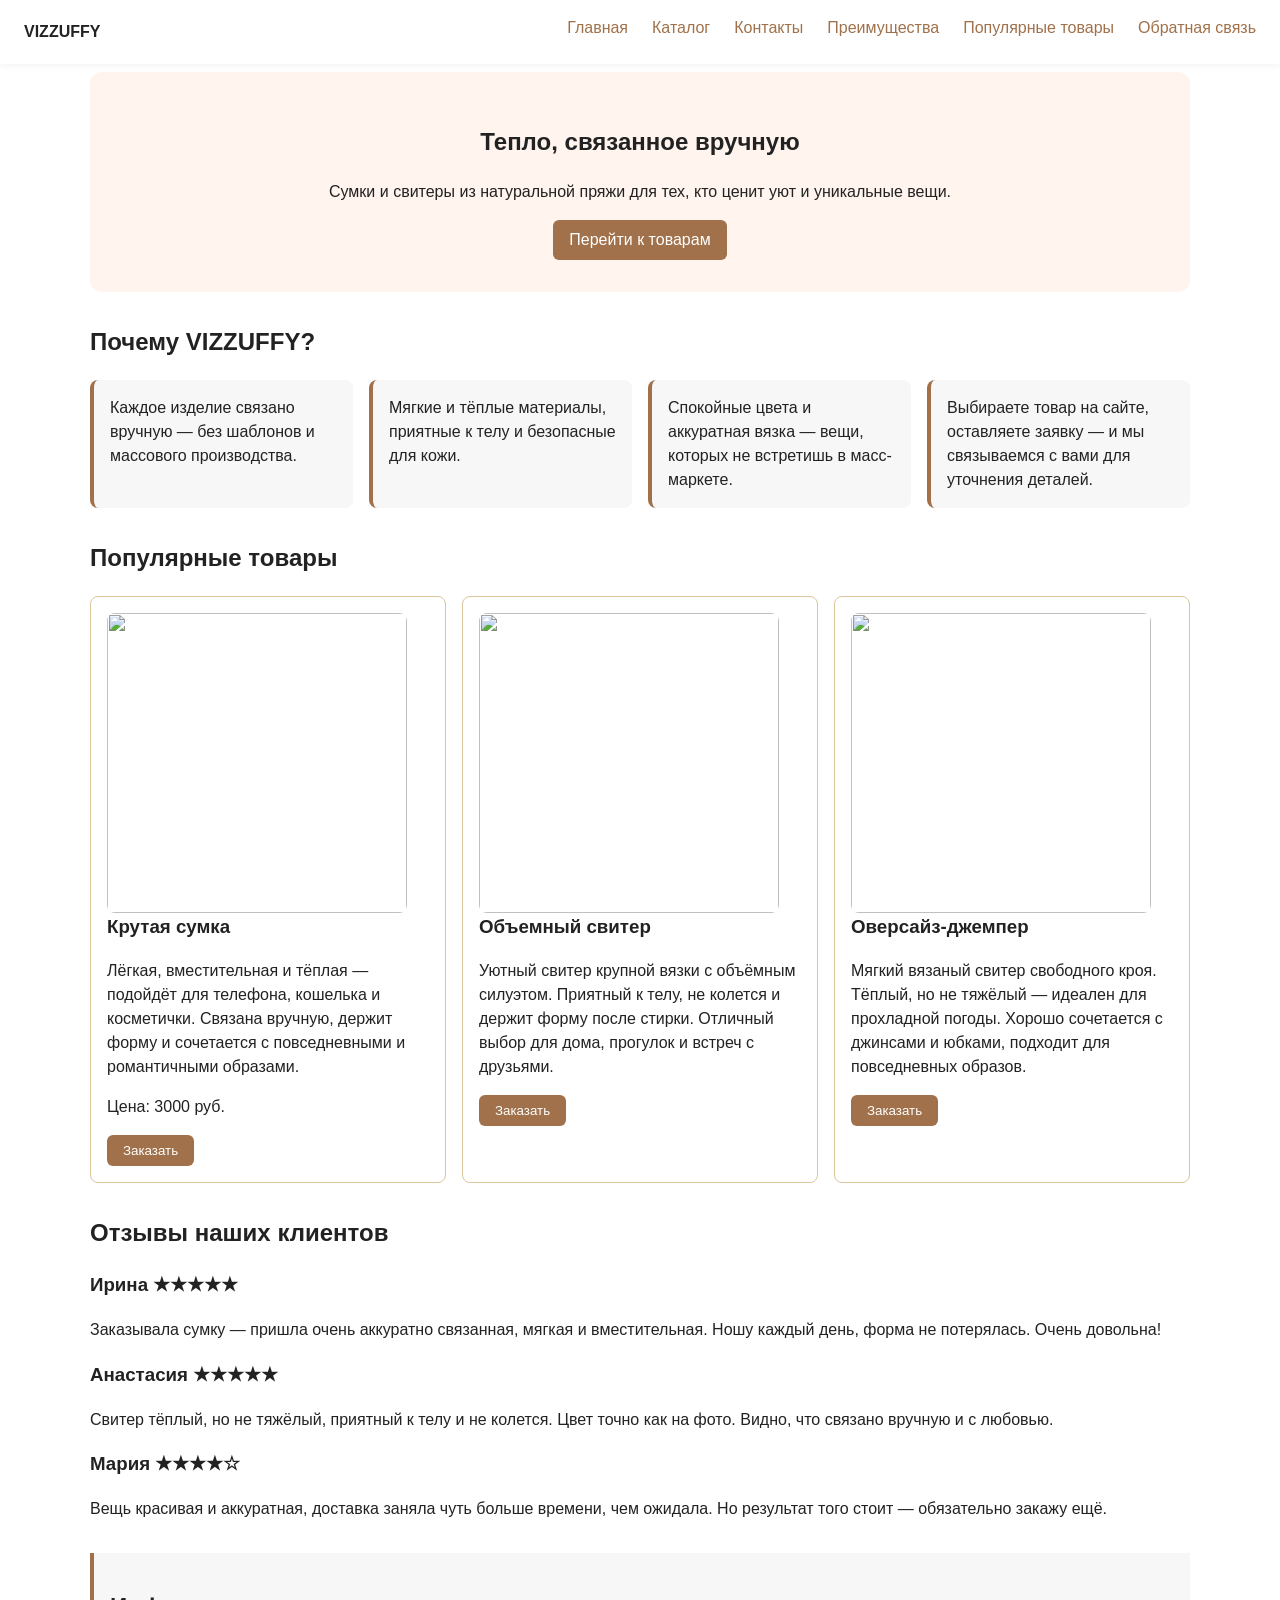
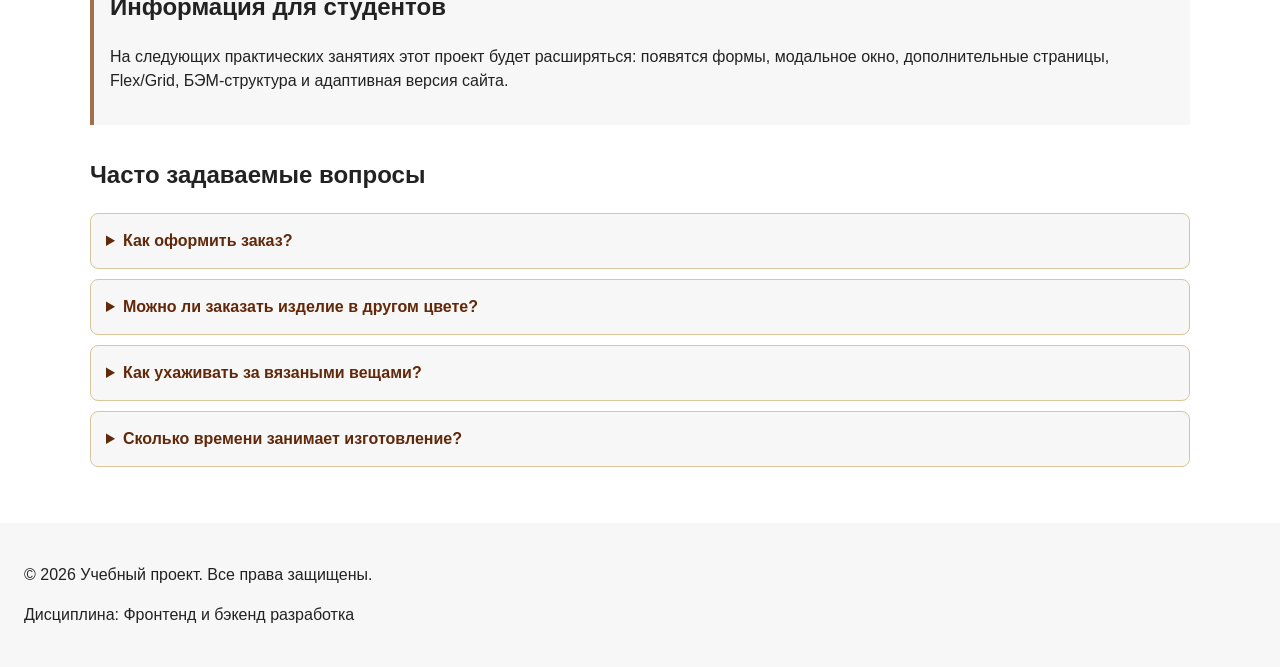
==== commit ae683d11: "Добавлена фиксированная кнопка ,,наверх,, , sticky-фильтр, подробная информация о товаре,блок часто " ====
--- a/index.html
+++ b/index.html
@@ -101,6 +101,48 @@
   </p>
 </aside>
 
+<section class="section faq" id="faq">
+  <h2>Часто задаваемые вопросы</h2>
+
+  <details>
+    <summary>Как оформить заказ?</summary>
+    <p>
+      Выберите понравившийся товар и нажмите
+      кнопку «Заказать». Заполните форму,
+      и мы свяжемся с вами для уточнения деталей.
+    </p>
+  </details>
+
+  <details>
+    <summary>Можно ли заказать изделие
+      в другом цвете?</summary>
+    <p>
+      Да, возможен индивидуальный заказ.
+      Доступные цвета и материалы
+      обсуждаются при оформлении заявки.
+    </p>
+  </details>
+
+  <details>
+    <summary>Как ухаживать за вязаными вещами?</summary>
+    <p>
+      Рекомендуется бережная ручная стирка
+      и сушка на горизонтальной поверхности.
+      Не следует сильно выкручивать изделия.
+    </p>
+  </details>
+
+  <details>
+    <summary>Сколько времени занимает
+      изготовление?</summary>
+    <p>
+      Срок изготовления зависит от сложности
+      изделия и загруженности мастера.
+      Точное время сообщается при заказе.
+    </p>
+  </details>
+</section>
+
 
   </main>
 
@@ -205,5 +247,13 @@
   Форма успешно отправлена!
 </p>
 
+<button
+  class="back-to-top"
+  id="back-to-top"
+  type="button"
+  aria-label="Наверх">
+  ↑
+</button>
+
 </body>
 </html>
--- a/css/style.css
+++ b/css/style.css
@@ -176,6 +176,12 @@
   margin-top: 0;
 }
 
+.otziv-grid {
+  display: grid;
+  grid-template-columns: repeat(3, 1fr);
+  gap: var(--space-md);
+}
+
 .product-card {
   margin-bottom: var(--space-md);
   padding: var(--space-md);
@@ -351,6 +357,10 @@
   border: 1px solid var(--color-border);
   border-radius: var(--radius-md);
   background-color: var(--color-surface);
+  position: sticky;
+  top: 85px;
+  align-self: start;
+
 }
 
 .catalog-products {
@@ -399,3 +409,92 @@
   font: inherit;
 }
 
+
+/* Подробное описание товаров */
+
+.product-details {
+  margin-top: 15px;
+  padding-top: 10px;
+  border-top: 1px solid var(--color-border);
+}
+
+.product-details summary {
+  cursor: pointer;
+  font-weight: bold;
+  color: var(--color-primary-dark);
+}
+
+.product-details p {
+  margin-top: 10px;
+  line-height: 1.5;
+}
+
+/* Скрытые товары */
+
+.product-card[hidden] {
+  display: none;
+}
+
+#filter-result {
+  color: var(--color-muted);
+  margin-bottom: 15px;
+}
+
+/* Часто задаваемые вопросы */
+
+.faq details {
+  margin-bottom: 10px;
+  padding: 15px;
+  border: 1px solid var(--color-border);
+  border-radius: var(--radius-md);
+  background-color: var(--color-surface);
+}
+
+.faq summary {
+  cursor: pointer;
+  font-weight: bold;
+  color: var(--color-primary-dark);
+}
+
+.faq details[open] {
+  background-color: var(--color-surface-accent);
+}
+
+.faq p {
+  margin-top: 10px;
+  line-height: 1.6;
+}
+
+/* Кнопка наверх */
+
+.back-to-top {
+  position: fixed;
+  right: 25px;
+  bottom: 25px;
+
+  width: 50px;
+  height: 50px;
+
+  border: none;
+  border-radius: 50%;
+
+  background-color: var(--color-primary);
+  color: white;
+  font-size: 26px;
+
+  cursor: pointer;
+  z-index: 1000;
+
+  opacity: 0;
+  visibility: hidden;
+  transition: 0.3s;
+}
+
+.back-to-top--visible {
+  opacity: 1;
+  visibility: visible;
+}
+
+.back-to-top:hover {
+  background-color: var(--color-primary-dark);
+}
